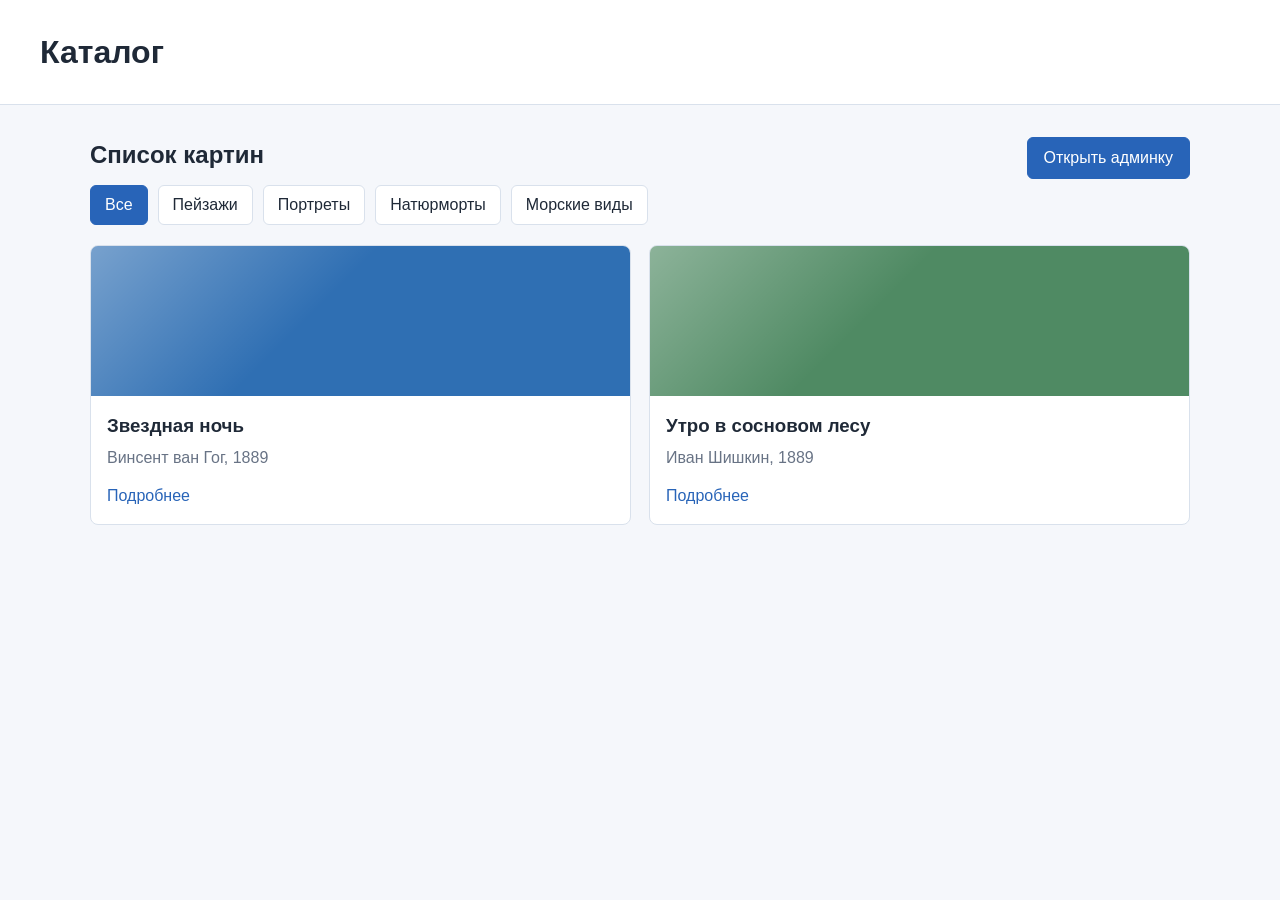
==== frontend/index.html @ 93749a80 "Add structure and css html prototype" ====
<!DOCTYPE html>
<html lang="ru">
<head>
  <meta charset="UTF-8">
  <meta name="viewport" content="width=device-width, initial-scale=1.0">
  <title>Каталог</title>
  <link rel="stylesheet" href="css/styles.css">
</head>
<body>
  <header class="page-header">
    <div>
      <h1>Каталог</h1>
    </div>
  </header>

  <main class="page-content">
    <section class="section-header">
      <div>
        <h2>Список картин</h2>
        <div class="category-list" aria-label="Категории картин">
          <button class="category-button active" type="button">Все</button>
          <button class="category-button" type="button">Пейзажи</button>
          <button class="category-button" type="button">Портреты</button>
          <button class="category-button" type="button">Натюрморты</button>
          <button class="category-button" type="button">Морские виды</button>
        </div>
      </div>
      <a class="button" href="admin/index.html">Открыть админку</a>
    </section>

    <section class="catalog-grid" aria-label="Картины">
      <article class="painting-card">
        <div class="painting-preview preview-blue"></div>
        <div class="painting-info">
          <h3>Звездная ночь</h3>
          <p>Винсент ван Гог, 1889</p>
          <div class="actions">
            <a href="details.html?id=1">Подробнее</a>
          </div>
        </div>
      </article>

      <article class="painting-card">
        <div class="painting-preview preview-green"></div>
        <div class="painting-info">
          <h3>Утро в сосновом лесу</h3>
          <p>Иван Шишкин, 1889</p>
          <div class="actions">
            <a href="details.html?id=2">Подробнее</a>
          </div>
        </div>
      </article>
    </section>
  </main>

  <script src="js/app.js"></script>
</body>
</html>
---- frontend/css/styles.css ----
:root {
  --bg: #f5f7fb;
  --surface: #ffffff;
  --text: #1f2937;
  --muted: #687385;
  --accent: #2864b8;
  --accent-dark: #1d4d90;
  --border: #d9e1ec;
}

* {
  box-sizing: border-box;
}

body {
  margin: 0;
  color: var(--text);
  background: var(--bg);
  font-family: Arial, Helvetica, sans-serif;
  line-height: 1.5;
}

a {
  color: var(--accent);
  text-decoration: none;
}

a:hover,
button:hover {
  text-decoration: underline;
}

.page-header {
  display: flex;
  align-items: center;
  justify-content: space-between;
  gap: 24px;
  padding: 28px 40px;
  background: var(--surface);
  border-bottom: 1px solid var(--border);
}

.page-header h1 {
  margin: 0;
  font-size: 32px;
}

.eyebrow {
  margin: 0 0 4px;
  color: var(--muted);
  font-size: 14px;
}

.page-content {
  width: min(1100px, calc(100% - 32px));
  margin: 32px auto;
}

.page-content.narrow {
  width: min(720px, calc(100% - 32px));
}

.section-header {
  display: flex;
  align-items: flex-start;
  justify-content: space-between;
  gap: 20px;
  margin-bottom: 20px;
}

.section-header h2 {
  margin: 0 0 6px;
}

.section-header p {
  margin: 0;
  color: var(--muted);
}

.section-actions,
.category-list {
  display: flex;
  flex-wrap: wrap;
  gap: 10px;
}

.section-actions {
  justify-content: flex-end;
}

.category-list {
  margin-top: 12px;
}

.category-button {
  min-height: 36px;
  padding: 7px 14px;
  color: var(--text);
  background: var(--surface);
  border: 1px solid var(--border);
  border-radius: 6px;
  font: inherit;
  cursor: pointer;
}

.category-button:hover,
.category-button.active {
  color: #ffffff;
  background: var(--accent);
  border-color: var(--accent);
  text-decoration: none;
}

.button {
  display: inline-flex;
  align-items: center;
  justify-content: center;
  min-height: 40px;
  padding: 8px 16px;
  color: #ffffff;
  background: var(--accent);
  border: 1px solid var(--accent);
  border-radius: 6px;
  font: inherit;
  cursor: pointer;
}

.button:hover {
  background: var(--accent-dark);
  text-decoration: none;
}

.button.secondary {
  color: var(--text);
  background: var(--surface);
  border-color: var(--border);
}

.catalog-grid {
  display: grid;
  grid-template-columns: repeat(auto-fit, minmax(240px, 1fr));
  gap: 18px;
}

.painting-card,
.form,
.details,
.admin-panel {
  background: var(--surface);
  border: 1px solid var(--border);
  border-radius: 8px;
}

.painting-card {
  overflow: hidden;
}

.painting-preview {
  min-height: 150px;
  background: #c9d8ee;
}

.painting-preview.large {
  min-height: 260px;
  border-radius: 8px 8px 0 0;
}

.preview-blue {
  background:
    linear-gradient(135deg, rgba(255, 255, 255, 0.35), transparent 42%),
    #2f6fb3;
}

.preview-green {
  background:
    linear-gradient(135deg, rgba(255, 255, 255, 0.35), transparent 42%),
    #4f8a63;
}

.painting-info {
  padding: 16px;
}

.painting-info h3 {
  margin: 0 0 6px;
}

.painting-info p {
  margin: 0 0 14px;
  color: var(--muted);
}

.actions,
.form-actions {
  display: flex;
  flex-wrap: wrap;
  gap: 12px;
  align-items: center;
}

.actions button {
  padding: 0;
  color: #b42318;
  background: none;
  border: 0;
  font: inherit;
  cursor: pointer;
}

.form {
  display: grid;
  gap: 18px;
  padding: 24px;
}

label {
  display: grid;
  gap: 6px;
  font-weight: 700;
}

input,
textarea {
  width: 100%;
  padding: 10px 12px;
  color: var(--text);
  background: #ffffff;
  border: 1px solid var(--border);
  border-radius: 6px;
  font: inherit;
}

textarea {
  resize: vertical;
}

.details {
  overflow: hidden;
}

.details dl {
  display: grid;
  gap: 16px;
  margin: 0;
  padding: 24px;
}

.details dt {
  color: var(--muted);
  font-size: 14px;
}

.details dd {
  margin: 2px 0 0;
}

.details .form-actions {
  padding: 0 24px 24px;
}

.admin-panel {
  overflow-x: auto;
}

.admin-table {
  width: 100%;
  border-collapse: collapse;
  min-width: 680px;
}

.admin-table th,
.admin-table td {
  padding: 14px 16px;
  text-align: left;
  border-bottom: 1px solid var(--border);
}

.admin-table th {
  color: var(--muted);
  font-size: 14px;
  font-weight: 700;
}

.admin-table tr:last-child td {
  border-bottom: 0;
}

@media (max-width: 700px) {
  .page-header,
  .section-header {
    display: grid;
  }

  .section-actions {
    justify-content: flex-start;
  }

  .page-header {
    padding: 24px 16px;
  }

  .page-header h1 {
    font-size: 26px;
  }
}
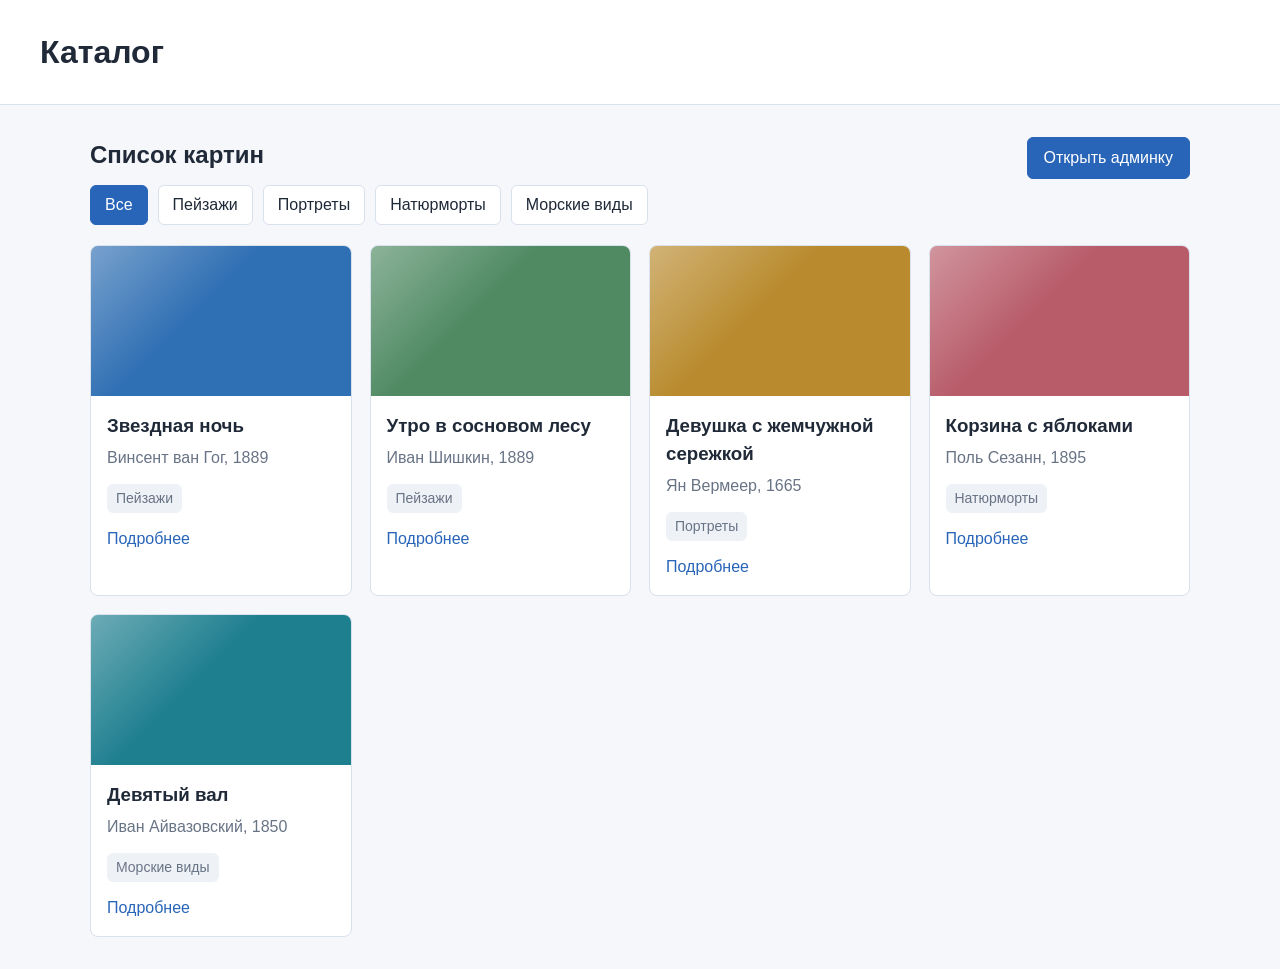
==== commit 207e2771: "add frontend mock data rendering" ====
--- a/frontend/index.html
+++ b/frontend/index.html
@@ -18,39 +18,17 @@
       <div>
         <h2>Список картин</h2>
         <div class="category-list" aria-label="Категории картин">
-          <button class="category-button active" type="button">Все</button>
-          <button class="category-button" type="button">Пейзажи</button>
-          <button class="category-button" type="button">Портреты</button>
-          <button class="category-button" type="button">Натюрморты</button>
-          <button class="category-button" type="button">Морские виды</button>
+          <button class="category-button active" type="button" data-category="Все">Все</button>
+          <button class="category-button" type="button" data-category="Пейзажи">Пейзажи</button>
+          <button class="category-button" type="button" data-category="Портреты">Портреты</button>
+          <button class="category-button" type="button" data-category="Натюрморты">Натюрморты</button>
+          <button class="category-button" type="button" data-category="Морские виды">Морские виды</button>
         </div>
       </div>
       <a class="button" href="admin/index.html">Открыть админку</a>
     </section>
 
-    <section class="catalog-grid" aria-label="Картины">
-      <article class="painting-card">
-        <div class="painting-preview preview-blue"></div>
-        <div class="painting-info">
-          <h3>Звездная ночь</h3>
-          <p>Винсент ван Гог, 1889</p>
-          <div class="actions">
-            <a href="details.html?id=1">Подробнее</a>
-          </div>
-        </div>
-      </article>
-
-      <article class="painting-card">
-        <div class="painting-preview preview-green"></div>
-        <div class="painting-info">
-          <h3>Утро в сосновом лесу</h3>
-          <p>Иван Шишкин, 1889</p>
-          <div class="actions">
-            <a href="details.html?id=2">Подробнее</a>
-          </div>
-        </div>
-      </article>
-    </section>
+    <section class="catalog-grid" aria-label="Картины" data-catalog-list></section>
   </main>
 
   <script src="js/app.js"></script>
--- a/frontend/css/styles.css
+++ b/frontend/css/styles.css
@@ -177,6 +177,24 @@
     #4f8a63;
 }
 
+.preview-gold {
+  background:
+    linear-gradient(135deg, rgba(255, 255, 255, 0.35), transparent 42%),
+    #b98b2e;
+}
+
+.preview-rose {
+  background:
+    linear-gradient(135deg, rgba(255, 255, 255, 0.35), transparent 42%),
+    #b85c6a;
+}
+
+.preview-sea {
+  background:
+    linear-gradient(135deg, rgba(255, 255, 255, 0.35), transparent 42%),
+    #1e7f8f;
+}
+
 .painting-info {
   padding: 16px;
 }
@@ -188,6 +206,24 @@
 .painting-info p {
   margin: 0 0 14px;
   color: var(--muted);
+}
+
+.painting-meta {
+  display: flex;
+  flex-wrap: wrap;
+  gap: 8px;
+  margin: 0 0 14px;
+}
+
+.tag {
+  display: inline-flex;
+  align-items: center;
+  min-height: 26px;
+  padding: 4px 9px;
+  color: var(--muted);
+  background: #eef2f7;
+  border-radius: 6px;
+  font-size: 14px;
 }
 
 .actions,
@@ -220,6 +256,7 @@
 }
 
 input,
+select,
 textarea {
   width: 100%;
   padding: 10px 12px;
@@ -234,6 +271,18 @@
   resize: vertical;
 }
 
+.empty-state {
+  padding: 28px;
+  color: var(--muted);
+  background: var(--surface);
+  border: 1px dashed var(--border);
+  border-radius: 8px;
+}
+
+.catalog-grid .empty-state {
+  grid-column: 1 / -1;
+}
+
 .details {
   overflow: hidden;
 }
